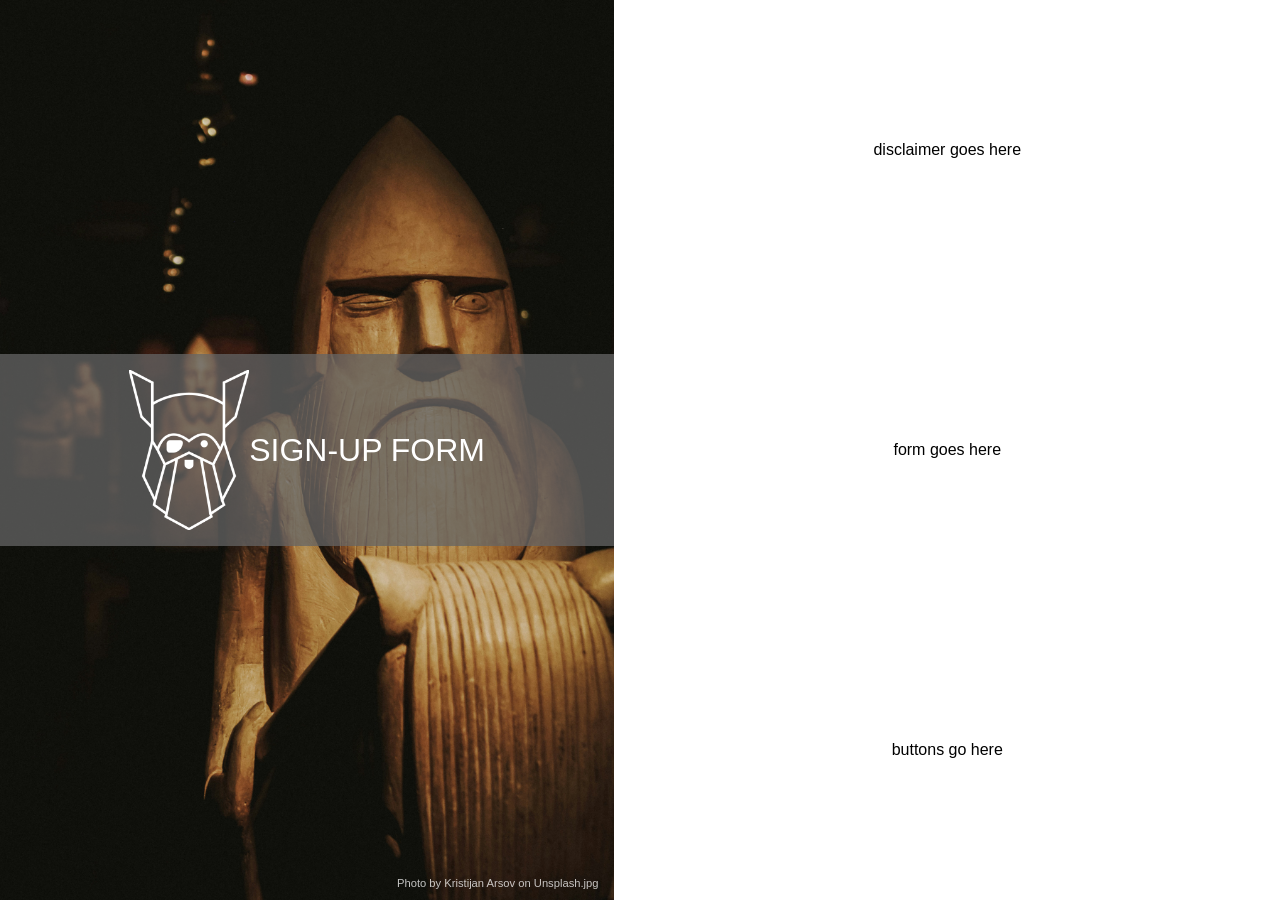
==== index.html @ 2df25bd8 "Complete page layout and align contents Complete front page layout and align contents, by inserting " ====
<!DOCTYPE html>
<html lang="en">
<head>
    <meta charset="UTF-8">
    <meta name="viewport" content="width=device-width, initial-scale=1.0">
    <link href="stylesheet.css" rel="stylesheet">
    <title>Sign-up form</title>
</head>
<body>
    <div class="front section">
        <div class="hero"><img src="./odin-lined.png"> SIGN-UP FORM</div>
        <p class="credits"> Photo by Kristijan Arsov on Unsplash.jpg</p>
    </div>
    <div class="content section">
        <div class="disclaimer section">disclaimer goes here</div>
        <div class="form section">form goes here</div>
        <div class="button section">buttons go here</div>
    </div>
</body>
</html>
---- stylesheet.css ----
@font-face {
    font-family: 'Viking-Normal';
    src: url('fonts/Viking-Normal.woff2') format('woff2'),
        url('fonts/Viking-Normal.woff') format('woff');
    font-weight: 100;
    font-style: normal;
    font-display: swap;
}

:root {
    font-family: 'Viking-Normal', sans-serif;
    box-sizing: border-box;
    margin: 0;
}

html, body { 
    display: flex;
    width: 100%;
    height: 100%;
    padding: 0;
    margin: 0;
}

.front {
    display: flex;
    align-items: center;
    justify-content: center;
    flex-grow: 0.5;
    min-width: 400px;
    height: 100vh;
    background: url(./Photo\ by\ Kristijan\ Arsov\ on\ Unsplash.jpg);
    background-size: cover;
    position: relative;
}

.hero {
    font-size: 2rem;
    color: white;
    width: 100%;
    background-color: rgba(100, 100, 100, 0.75);
    display: flex;
    justify-content: center;
    align-items: center;
    padding: 1rem 0;
}

.credits {
    position: absolute;
    font-size: 0.7rem;
    bottom: 0;
    right: 1rem;
    color: rgba(255, 255, 255, 0.75)
    
}

.hero > img {
    height: 10rem;
    vertical-align: middle;
}

body > div {
    margin: auto;
}

.content {
    display: flex;
    flex-grow: 1;
    flex-direction: column;
    align-items: center;
    justify-content: space-around;
    min-height: 100vh;
}
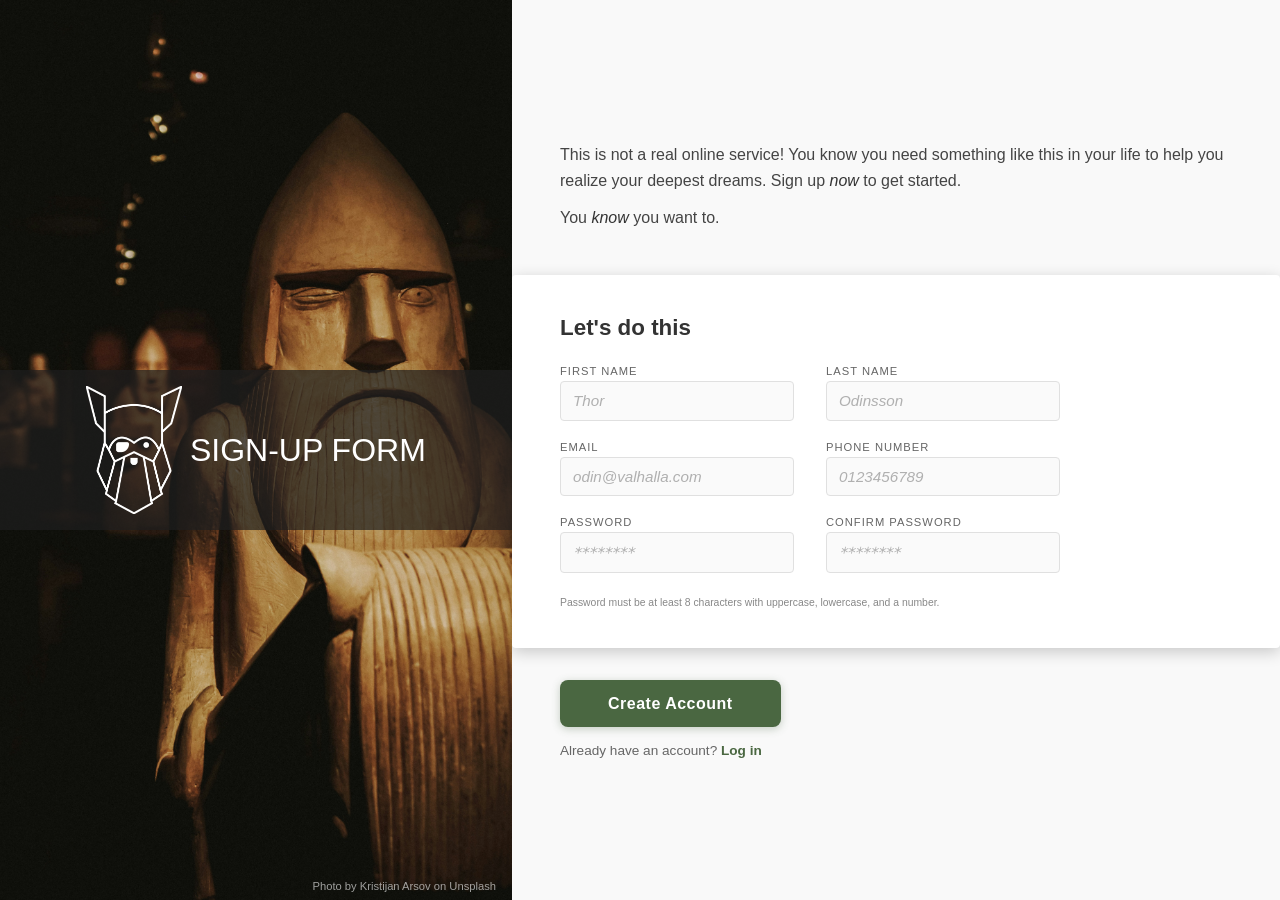
==== commit 4a95a684: "Complete Sign up form Complete the first Intermediate Odin Project. Include and finalise customising" ====
--- a/index.html
+++ b/index.html
@@ -8,13 +8,58 @@
 </head>
 <body>
     <div class="front section">
-        <div class="hero"><img src="./odin-lined.png"> SIGN-UP FORM</div>
-        <p class="credits"> Photo by Kristijan Arsov on Unsplash.jpg</p>
+        <div class="hero">
+            <img src="./odin-lined.png" alt="Odin Logo">
+            <span>SIGN-UP FORM</span>
+        </div>
+        <p class="credits">
+            Photo by <a href="https://unsplash.com/@aarsoph" target="_blank" rel="noopener">Kristijan Arsov</a> on Unsplash
+        </p>
     </div>
     <div class="content section">
-        <div class="disclaimer section">disclaimer goes here</div>
-        <div class="form section">form goes here</div>
-        <div class="button section">buttons go here</div>
+        <div class="disclaimer section">
+            <p>This is not a real online service! You know you need something
+                like this in your life to help you realize your deepest dreams. 
+                Sign up <em>now</em> to get started.</p>
+            <p>You <em>know</em> you want to.</p>
+        </div>
+        <div class="form section">
+            <h1>Let's do this</h1>
+            <form id="my-form" action="" method="get">
+                <div class="firstname">
+                    <label for="firstname">First Name</label>
+                    <input type="text" id="firstname" name="firstname" placeholder="Thor" required>
+                </div>
+                <div class="lastname">
+                    <label for="lastname">Last Name</label>
+                    <input type="text" id="lastname" name="lastname" placeholder="Odinsson" required>
+                </div>
+                <div class="email">
+                    <label for="email">Email</label>
+                    <input type="email" id="email" name="email" placeholder="odin@valhalla.com" required>
+                </div>
+                <div class="phone-number">
+                    <label for="phone-number">Phone Number</label>
+                    <input type="tel" id="phone-number" name="phone-number" placeholder="0123456789" required
+                           pattern="[0-9]{10,11}">
+                </div>
+                <div class="password">
+                    <label for="password">Password</label>
+                    <input type="password" id="password" name="password" placeholder="********" required
+                           pattern="(?=.*\d)(?=.*[a-z])(?=.*[A-Z]).{8,}">
+                </div>
+                <div class="password-confirm">
+                    <label for="password-confirm">Confirm Password</label>
+                    <input type="password" id="password-confirm" name="password-confirm" placeholder="********" required
+                           pattern="(?=.*\d)(?=.*[a-z])(?=.*[A-Z]).{8,}">
+                </div>
+                <p class="password-hint">Password must be at least 8 characters with uppercase, lowercase, and a number.</p>
+            </form>
+        </div>
+        <div class="button section">
+            <button type="submit" form="my-form">Create Account</button>
+            <p>Already have an account? <a href="#">Log in</a></p>
+        </div>
     </div>
 </body>
-</html>+</html>
--- a/stylesheet.css
+++ b/stylesheet.css
@@ -7,29 +7,35 @@
     font-display: swap;
 }
 
+/* CSS RESET */
+*, *::before, *::after {
+    box-sizing: border-box;
+    margin: 0;
+    padding: 0;
+}
+
 :root {
     font-family: 'Viking-Normal', sans-serif;
-    box-sizing: border-box;
-    margin: 0;
 }
 
 html, body { 
     display: flex;
     width: 100%;
     height: 100%;
-    padding: 0;
-    margin: 0;
-}
-
+    overflow-x: hidden;
+}
+
+/* LEFT PANEL */
 .front {
     display: flex;
     align-items: center;
     justify-content: center;
-    flex-grow: 0.5;
-    min-width: 400px;
-    height: 100vh;
+    flex: 1 1 40%;
+    min-width: 350px;
+    min-height: 100vh;
     background: url(./Photo\ by\ Kristijan\ Arsov\ on\ Unsplash.jpg);
     background-size: cover;
+    background-position: center;
     position: relative;
 }
 
@@ -37,36 +43,246 @@
     font-size: 2rem;
     color: white;
     width: 100%;
-    background-color: rgba(100, 100, 100, 0.75);
+    background-color: rgba(30, 30, 30, 0.7);
     display: flex;
     justify-content: center;
     align-items: center;
     padding: 1rem 0;
+    gap: 0.5rem;
+}
+
+.hero > img {
+    height: 8rem;
 }
 
 .credits {
     position: absolute;
     font-size: 0.7rem;
-    bottom: 0;
+    bottom: 0.5rem;
     right: 1rem;
-    color: rgba(255, 255, 255, 0.75)
-    
-}
-
-.hero > img {
-    height: 10rem;
-    vertical-align: middle;
-}
-
-body > div {
-    margin: auto;
-}
-
+    color: rgba(255, 255, 255, 0.6);
+}
+
+.credits a {
+    color: inherit;
+    text-decoration: none;
+}
+
+.credits a:hover {
+    text-decoration: underline;
+}
+
+/* RIGHT PANEL - CONTENT */
 .content {
     display: flex;
-    flex-grow: 1;
-    flex-direction: column;
-    align-items: center;
-    justify-content: space-around;
+    flex: 1 1 60%;
+    flex-direction: column;
+    align-items: stretch;
+    justify-content: center;
     min-height: 100vh;
+    background-color: #F9F9F9;
+    gap: 2rem;
+    padding: 2rem 0;
+}
+
+/* DISCLAIMER SECTION */
+.disclaimer {
+    padding: 0 3rem;
+    line-height: 1.6;
+    color: #444;
+}
+
+.disclaimer p {
+    margin-bottom: 0.75rem;
+}
+
+.disclaimer em {
+    font-style: italic;
+    color: #333;
+}
+
+/* FORM SECTION */
+.form {
+    background-color: #FFFFFF;
+    display: flex;
+    flex-direction: column;
+    justify-content: center;
+    align-items: flex-start;
+    padding: 2.5rem 3rem;
+    box-shadow: 0 4px 16px rgba(0, 0, 0, 0.2);
+    border-radius: 4px;
+}
+
+.form h1 {
+    margin-bottom: 1.5rem;
+    font-size: 1.4rem;
+    font-weight: 600;
+    color: #333;
+}
+
+.form form {
+    display: grid;
+    grid-template-columns: 1fr 1fr;
+    gap: 1.25rem 2rem;
+    width: 100%;
+    max-width: 500px;
+}
+
+form div {
+    display: flex;
+    flex-direction: column;
+}
+
+/* INPUT STYLING */
+div label {
+    margin-bottom: 4px;
+    font-size: 0.7rem;
+    text-transform: uppercase;
+    letter-spacing: 1px;
+    color: #666;
+    font-weight: 500;
+}
+
+div input {
+    border: 1.5px solid #E0E0E0;
+    border-radius: 4px;
+    padding: 0.65rem 0.75rem;
+    font-size: 0.95rem;
+    font-family: inherit;
+    background-color: #FAFAFA;
+    transition: border-color 0.2s ease, box-shadow 0.2s ease, background-color 0.2s ease;
+}
+
+
+/* Current font does not support special glyphs */
+input[type="password"] {
+    font-family: system-ui, -apple-system, BlinkMacSystemFont, sans-serif;
+}
+
+div input::placeholder {
+    color: #B0B0B0;
+    font-style: italic;
+}
+
+div input:hover {
+    border-color: #C0C0C0;
+    background-color: #FFF;
+}
+
+div input:focus {
+    outline: none;
+    border-color: #4A90D9;
+    background-color: #FFF;
+    box-shadow: 0 0 0 3px rgba(74, 144, 217, 0.15);
+}
+
+div input:focus:invalid {
+    border-color: #D55C5F;
+    box-shadow: 0 0 0 3px rgba(213, 92, 95, 0.15);
+}
+
+div input:not(:placeholder-shown):valid {
+    border-color: #5CB85C;
+    background-color: #FFF;
+}
+
+div input:not(:placeholder-shown):valid:focus {
+    box-shadow: 0 0 0 3px rgba(92, 184, 92, 0.15);
+}
+
+.password-hint {
+    font-size: 0.65rem;
+    color: #888;
+    margin-top: 4px;
+    grid-column: 1 / -1;
+}
+
+/* BUTTON SECTION */
+.button {
+    display: flex;
+    flex-direction: column;
+    align-items: flex-start;
+    padding: 0 3rem;
+    gap: 1rem;
+}
+
+.button button {
+    background-color: #4A6741;
+    color: white;
+    border: none;
+    border-radius: 8px;
+    padding: 0.9rem 3rem;
+    font-size: 1rem;
+    font-family: inherit;
+    font-weight: 600;
+    letter-spacing: 0.5px;
+    cursor: pointer;
+    box-shadow: 0 2px 8px rgba(74, 103, 65, 0.3);
+    transition: all 0.2s ease;
+}
+
+.button button:hover {
+    background-color: #3D5636;
+    box-shadow: 0 4px 12px rgba(74, 103, 65, 0.4);
+    transform: translateY(-1px);
+}
+
+.button button:active {
+    transform: translateY(1px);
+    box-shadow: 0 1px 4px rgba(74, 103, 65, 0.3);
+}
+
+.button button:focus-visible {
+    outline: 3px solid rgba(74, 103, 65, 0.5);
+    outline-offset: 2px;
+}
+
+.button p {
+    font-size: 0.85rem;
+    color: #666;
+}
+
+.button p a {
+    color: #4A6741;
+    text-decoration: none;
+    font-weight: 600;
+    transition: color 0.2s ease;
+}
+
+.button p a:hover {
+    color: #3D5636;
+    text-decoration: underline;
+}
+
+/* RESPONSIVE ADJUSTMENTS */
+@media (max-width: 900px) {
+    html, body {
+        flex-direction: column;
+        height: auto;
+        overflow-x: hidden;
+        overflow-y: auto;
+    }
+    
+    .front {
+        min-height: 30vh;
+        flex: 0 0 auto;
+    }
+    
+    .hero > img {
+        height: 5rem;
+    }
+    
+    .hero {
+        font-size: 1.5rem;
+    }
+    
+    .content {
+        min-height: auto;
+        flex: 1 1 auto;
+        padding: 2rem 0;
+    }
+    
+    .form form {
+        grid-template-columns: 1fr;
+    }
 }
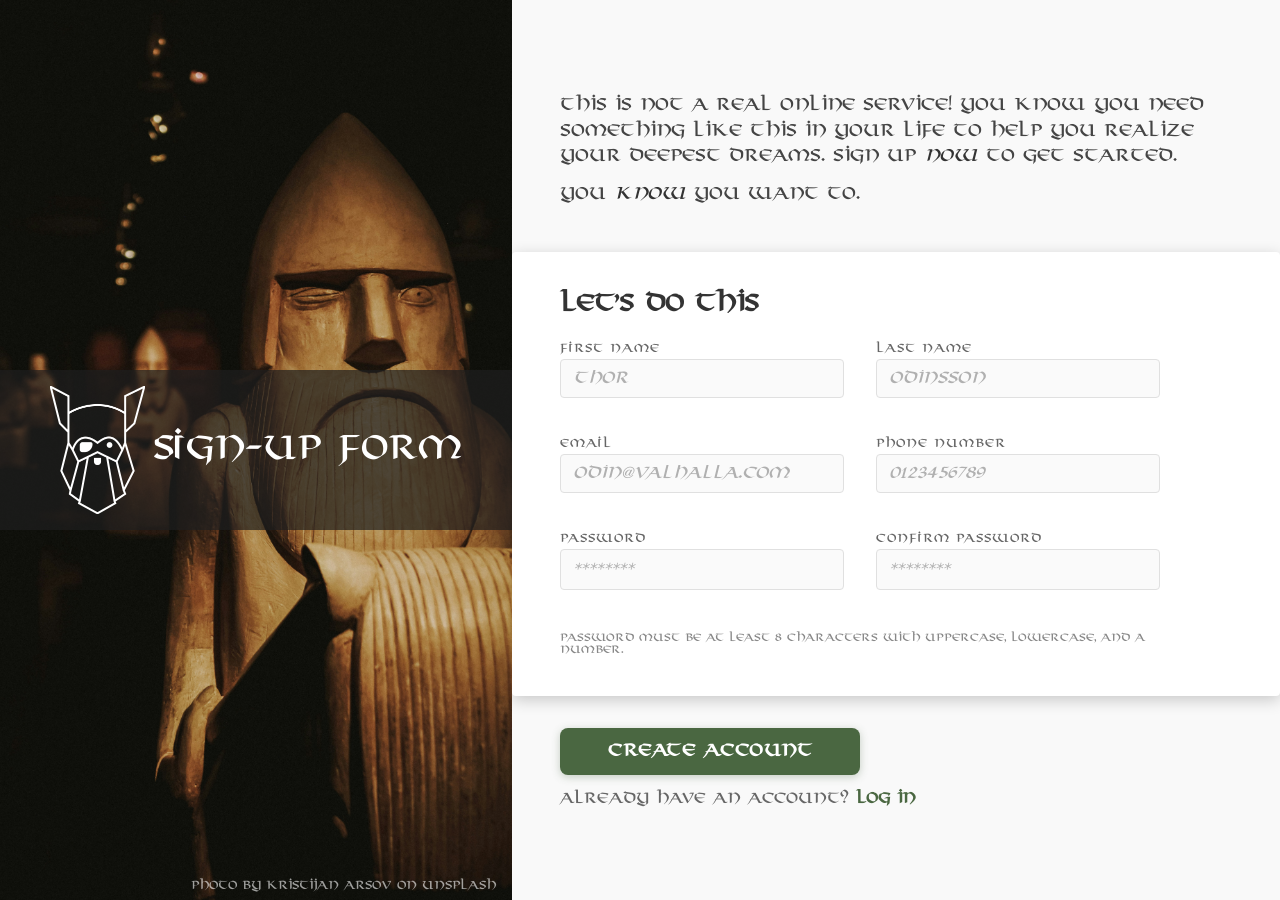
==== commit e415e36e: "Add JS custom validation messages to the form inputs." ====
--- a/index.html
+++ b/index.html
@@ -4,6 +4,7 @@
     <meta charset="UTF-8">
     <meta name="viewport" content="width=device-width, initial-scale=1.0">
     <link href="stylesheet.css" rel="stylesheet">
+    <script src="script.js" defer></script>
     <title>Sign-up form</title>
 </head>
 <body>
@@ -25,39 +26,46 @@
         </div>
         <div class="form section">
             <h1>Let's do this</h1>
-            <form id="my-form" action="" method="get">
+            <form id="my-form" action="" novalidate>
                 <div class="firstname">
                     <label for="firstname">First Name</label>
                     <input type="text" id="firstname" name="firstname" placeholder="Thor" required>
+                    <span id="error-firstname" class="error"></span>
                 </div>
                 <div class="lastname">
                     <label for="lastname">Last Name</label>
                     <input type="text" id="lastname" name="lastname" placeholder="Odinsson" required>
+                    <span id="error-lastname" class="error"></span>
                 </div>
                 <div class="email">
                     <label for="email">Email</label>
-                    <input type="email" id="email" name="email" placeholder="odin@valhalla.com" required>
+                    <input type="email" id="email" name="email" placeholder="odin@valhalla.com" autocomplete="email" required>
+                    <span id="error-email" class="error"></span>
                 </div>
                 <div class="phone-number">
                     <label for="phone-number">Phone Number</label>
                     <input type="tel" id="phone-number" name="phone-number" placeholder="0123456789" required
                            pattern="[0-9]{10,11}">
+                    <span id="error-phone-number" class="error"></span>
                 </div>
                 <div class="password">
                     <label for="password">Password</label>
-                    <input type="password" id="password" name="password" placeholder="********" required
+                    <input type="password" id="password" name="password" placeholder="********" autocomplete="new-password" required
                            pattern="(?=.*\d)(?=.*[a-z])(?=.*[A-Z]).{8,}">
+                    <span id="error-password" class="error"></span>
                 </div>
                 <div class="password-confirm">
                     <label for="password-confirm">Confirm Password</label>
-                    <input type="password" id="password-confirm" name="password-confirm" placeholder="********" required
+                    <input type="password" id="password-confirm" name="password-confirm" placeholder="********" autocomplete="new-password" required
                            pattern="(?=.*\d)(?=.*[a-z])(?=.*[A-Z]).{8,}">
+                    <span id="error-password-confirm" class="error"></span>
                 </div>
                 <p class="password-hint">Password must be at least 8 characters with uppercase, lowercase, and a number.</p>
             </form>
         </div>
         <div class="button section">
             <button type="submit" form="my-form">Create Account</button>
+            <p id="success-message" class="success-message" hidden>High five! Odin has accepted your application.</p>
             <p>Already have an account? <a href="#">Log in</a></p>
         </div>
     </div>
--- a/stylesheet.css
+++ b/stylesheet.css
@@ -195,6 +195,36 @@
     color: #888;
     margin-top: 4px;
     grid-column: 1 / -1;
+}
+
+/* VALIDATION MESSAGES */
+.error {
+    font-size: 0.65rem;
+    color: #D55C5F;
+    margin-top: 4px;
+    min-height: 0.9rem;
+}
+
+.button .success-message {
+    font-size: 1.15rem;
+    color: #4A6741;
+    font-weight: 900;
+    background-color: rgba(92, 184, 92, 0.15);
+    border: 1.5px solid #5CB85C;
+    border-radius: 8px;
+    padding: 0.9rem 1.5rem;
+    animation: success-pop 0.35s ease;
+}
+
+@keyframes success-pop {
+    from {
+        transform: scale(0.85);
+        opacity: 0;
+    }
+    to {
+        transform: scale(1);
+        opacity: 1;
+    }
 }
 
 /* BUTTON SECTION */
